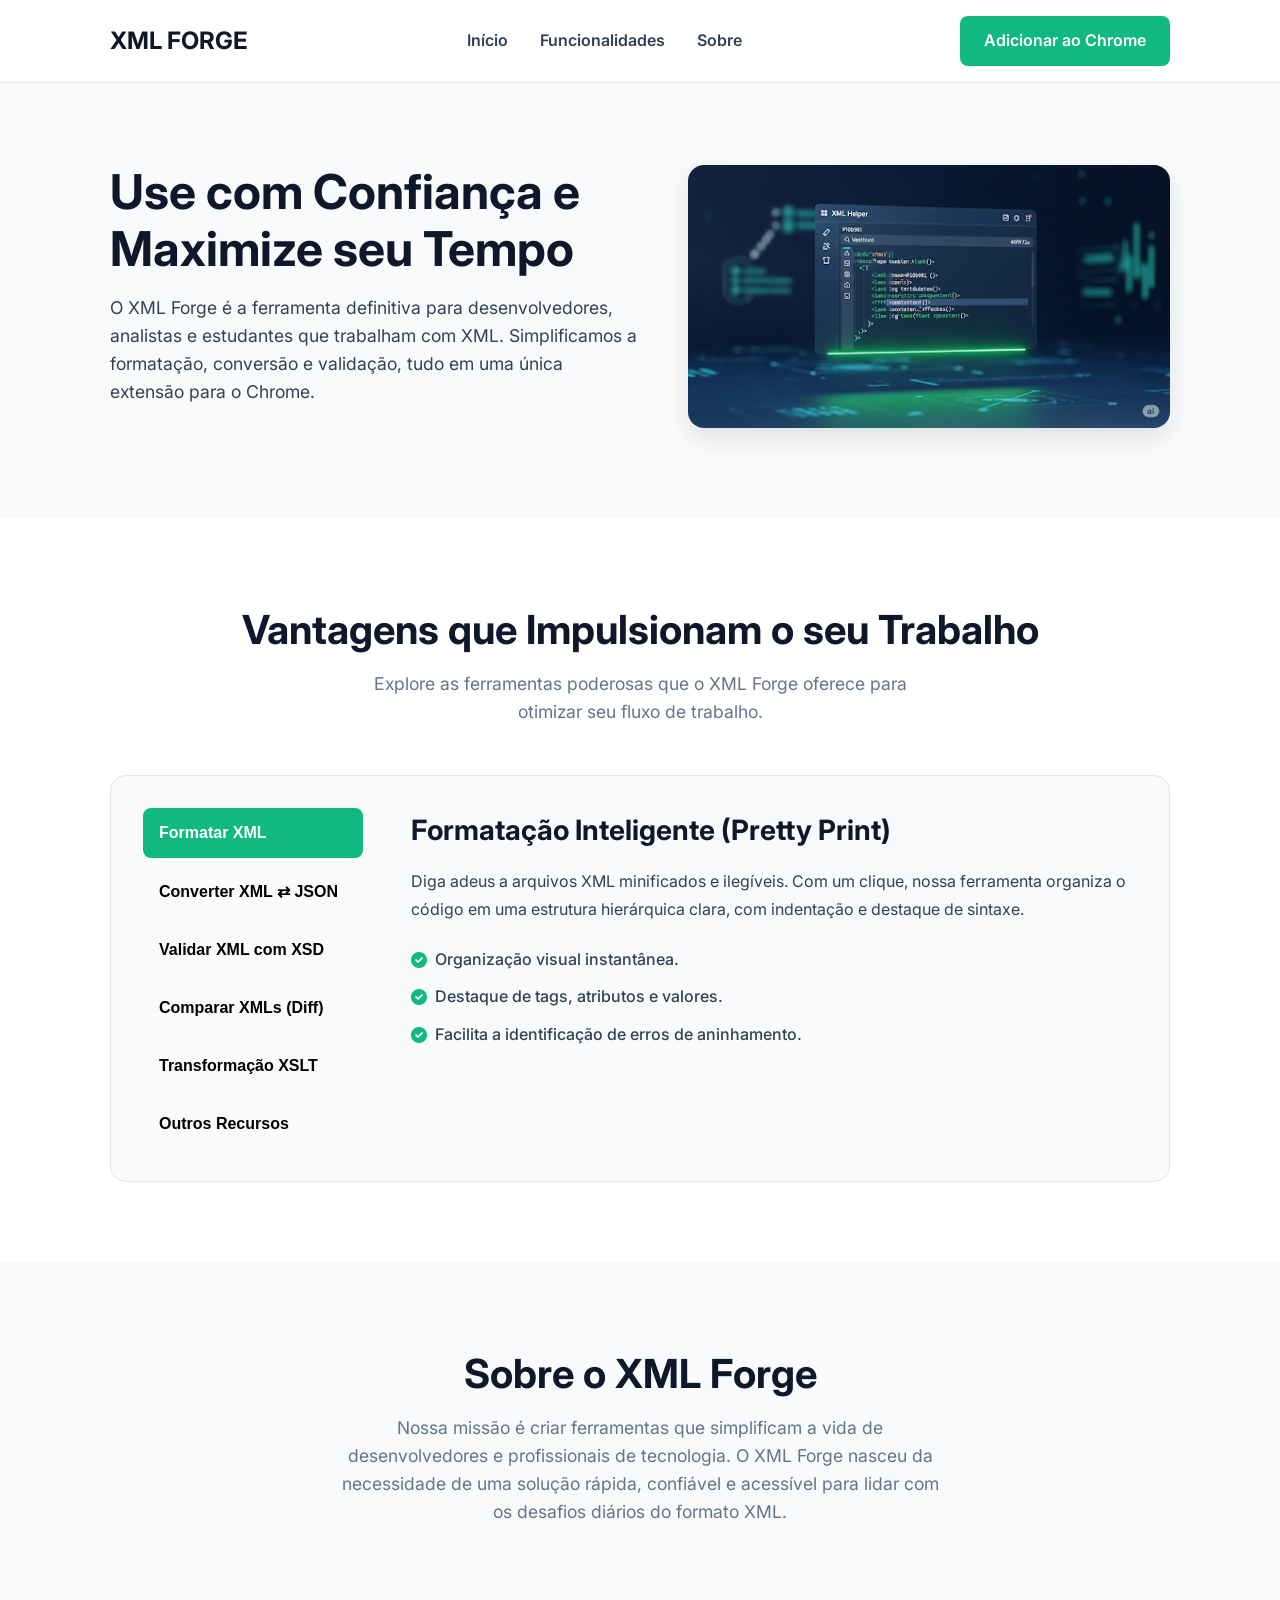
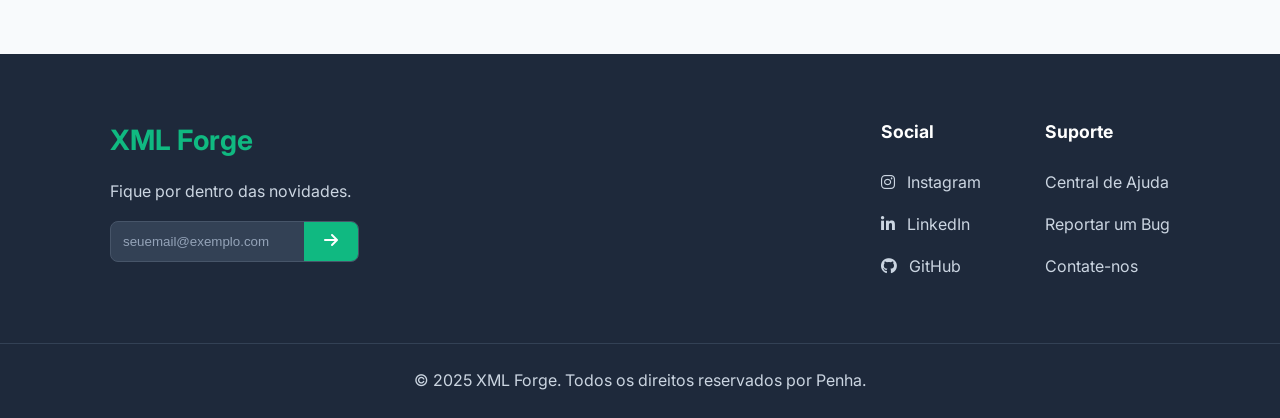
==== index.html @ ea788d91 "Commit inicial: Adiciona arquivos da landing page" ====
<!DOCTYPE html>
<html lang="pt-BR">
<head>
    <meta charset="UTF-8">
    <meta name="viewport" content="width=device-width, initial-scale=1.0">
    <title>XML Forge - Sua Ferramenta XML Definitiva</title>
    
    <link rel="stylesheet" href="style.css">
    <link href="https://fonts.googleapis.com/css2?family=Inter:wght@400;600;700&display=swap" rel="stylesheet">
    <link rel="stylesheet" href="https://cdnjs.cloudflare.com/ajax/libs/font-awesome/6.0.0-beta3/css/all.min.css">
    
    <link rel="icon" href="assets/favicon.ico" type="image/x-icon">
</head>
<body>

    <header class="header">
        <div class="container">
            <nav class="navbar">
                <a href="#inicio" class="logo">XML FORGE</a>
                <ul class="nav-menu">
                    <li><a class="nav-link" href="#inicio">Início</a></li>
                    <li><a class="nav-link" href="#funcionalidades">Funcionalidades</a></li>
                    <li><a class="nav-link" href="#sobre">Sobre</a></li>
                </ul>
                <a href="#" class="btn btn-primary cta-button">Adicionar ao Chrome</a>
                <div class="hamburger-menu">
                    <i class="fas fa-bars"></i>
                </div>
            </nav>
        </div>
    </header>

    <main>
        <section id="inicio" class="hero">
            <div class="container hero-content">
                <div class="hero-text">
                    <h1>Use com Confiança e Maximize seu Tempo</h1>
                    <p>O XML Forge é a ferramenta definitiva para desenvolvedores, analistas e estudantes que trabalham com XML. Simplificamos a formatação, conversão e validação, tudo em uma única extensão para o Chrome.</p>
                </div>
                <div class="hero-image">
                    <img src="assets/hero-image.png" alt="Interface da ferramenta XML Forge">
                </div>
            </div>
        </section>

        <section id="funcionalidades" class="features-detailed">
            <div class="container">
                <div class="section-header">
                    <h2>Vantagens que Impulsionam o seu Trabalho</h2>
                    <p>Explore as ferramentas poderosas que o XML Forge oferece para otimizar seu fluxo de trabalho.</p>
                </div>
                <div class="features-content">
                    <div class="features-sidebar">
                        <button class="feature-tab-button active" data-target="formatar">Formatar XML</button>
                        <button class="feature-tab-button" data-target="converter">Converter XML ⇄ JSON</button>
                        <button class="feature-tab-button" data-target="validar">Validar XML com XSD</button>
                        <button class="feature-tab-button" data-target="comparar">Comparar XMLs (Diff)</button>
                        <button class="feature-tab-button" data-target="transformar">Transformação XSLT</button>
                        <button class="feature-tab-button" data-target="outros">Outros Recursos</button>
                    </div>
                    <div class="features-display">
                        <div class="feature-pane active" id="formatar">
                            <h3>Formatação Inteligente (Pretty Print)</h3>
                            <p>Diga adeus a arquivos XML minificados e ilegíveis. Com um clique, nossa ferramenta organiza o código em uma estrutura hierárquica clara, com indentação e destaque de sintaxe.</p>
                            <ul>
                                <li><i class="fas fa-check-circle check"></i> Organização visual instantânea.</li>
                                <li><i class="fas fa-check-circle check"></i> Destaque de tags, atributos e valores.</li>
                                <li><i class="fas fa-check-circle check"></i> Facilita a identificação de erros de aninhamento.</li>
                            </ul>
                        </div>
                        <div class="feature-pane" id="converter">
                            <h3>Conversão Bidirecional: XML ⇄ JSON</h3>
                            <p>Trabalhe com a flexibilidade que seu projeto exige. Converta arquivos XML para JSON para usar em APIs RESTful, ou converta JSON de volta para XML para integrar com sistemas legados.</p>
                            <ul>
                                <li><i class="fas fa-check-circle check"></i> Interoperabilidade entre sistemas.</li>
                                <li><i class="fas fa-check-circle check"></i> Conversão rápida e precisa.</li>
                                <li><i class="fas fa-check-circle check"></i> Mantém a estrutura de dados intacta.</li>
                            </ul>
                        </div>
                        <div class="feature-pane" id="validar">
                            <h3>Validação Robusta com XSD</h3>
                            <p>Garanta a integridade e a qualidade dos seus dados. Valide seus documentos XML contra um arquivo de esquema (XSD) para certificar que a estrutura e as regras estão sendo seguidas.</p>
                            <ul>
                                <li><i class="fas fa-check-circle check"></i> Assegura a conformidade com padrões.</li>
                                <li><i class="fas fa-check-circle check"></i> Relatórios de erro claros e detalhados.</li>
                                <li><i class="fas fa-check-circle check"></i> Aumenta a confiabilidade dos dados.</li>
                            </ul>
                        </div>
                        <div class="feature-pane" id="comparar">
                            <h3>Comparador de XMLs (Diff)</h3>
                            <p>Identifique rapidamente as diferenças entre duas versões de um arquivo XML. Nossa ferramenta de "diff" destaca visualmente as linhas e os valores que foram alterados.</p>
                            <ul>
                                <li><i class="fas fa-check-circle check"></i> Visualização lado a lado das diferenças.</li>
                                <li><i class="fas fa-check-circle check"></i> Economia de tempo na revisão de documentos.</li>
                                <li><i class="fas fa-check-circle check"></i> Perfeito para analisar logs e configurações.</li>
                            </ul>
                        </div>
                        <div class="feature-pane" id="transformar">
                            <h3>Transformação com XSLT</h3>
                            <p>Aplique folhas de estilo XSLT para transformar a estrutura de seus documentos XML, extrair dados específicos ou até mesmo converter seu XML em HTML.</p>
                            <ul>
                                <li><i class="fas fa-check-circle check"></i> Automatiza a reestruturação de dados.</li>
                                <li><i class="fas fa-check-circle check"></i> Gera relatórios e visualizações (HTML).</li>
                                <li><i class="fas fa-check-circle check"></i> Extrai informações complexas de forma programática.</li>
                            </ul>
                        </div>
                        <div class="feature-pane" id="outros">
                            <h3>Mais Recursos para Desenvolvedores</h3>
                            <p>O XML Forge vai além do básico, oferecendo um conjunto de utilitários que facilitam seu dia a dia.</p>
                            <ul>
                                <li><i class="fas fa-check-circle check"></i> Modo Dark/Light para conforto visual.</li>
                                <li><i class="fas fa-check-circle check"></i> Histórico de arquivos recentes.</li>
                                <li><i class="fas fa-check-circle check"></i> Copie e baixe resultados com um clique.</li>
                            </ul>
                        </div>
                    </div>
                </div>
            </div>
        </section>

        <section id="sobre" class="about-section">
            <div class="container">
                <div class="section-header">
                    <h2>Sobre o XML Forge</h2>
                    <p>Nossa missão é criar ferramentas que simplificam a vida de desenvolvedores e profissionais de tecnologia. O XML Forge nasceu da necessidade de uma solução rápida, confiável e acessível para lidar com os desafios diários do formato XML.</p>
                </div>
            </div>
        </section>
    </main>

    <footer class="footer">
        <div class="container footer-content">
            <div class="footer-brand">
                <h2>XML Forge</h2>
                <p>Fique por dentro das novidades.</p>
                <form class="subscribe-form">
                    <input type="email" placeholder="seuemail@exemplo.com" required>
                    <button type="submit" aria-label="Inscrever-se"><i class="fas fa-arrow-right"></i></button>
                </form>
            </div>
            <div class="footer-links">
                <div class="links-column">
                    <h4>Social</h4>
                    <ul>
                        <li><a href="#"><i class="fab fa-instagram"></i> Instagram</a></li>
                        <li><a href="#"><i class="fab fa-linkedin-in"></i> LinkedIn</a></li>
                        <li><a href="#"><i class="fab fa-github"></i> GitHub</a></li>
                    </ul>
                </div>
                <div class="links-column">
                    <h4>Suporte</h4>
                    <ul>
                        <li><a href="#">Central de Ajuda</a></li>
                        <li><a href="#">Reportar um Bug</a></li>
                        <li><a href="#">Contate-nos</a></li>
                    </ul>
                </div>
            </div>
        </div>
        <div class="footer-bottom">
            <p>&copy; 2025 XML Forge. Todos os direitos reservados por Penha.</p>
        </div>
    </footer>

    <script src="script.js"></script>
</body>
</html>
---- style.css ----
/* Importação da Fonte */
@import url('https://fonts.googleapis.com/css2?family=Inter:wght@400;500;600;700&display=swap');

/* Reset Básico e Variáveis de Cor */
:root {
    --primary-color: #10b981;
    --primary-hover: #059669;
    --dark-blue: #0f172a;
    --light-gray: #f8fafc;
    --text-color: #334155;
    --white: #ffffff;
    --border-color: #e2e8f0;
    --footer-bg: #1e293b;
}

* {
    margin: 0;
    padding: 0;
    box-sizing: border-box;
    scroll-behavior: smooth;
}

body {
    font-family: 'Inter', sans-serif;
    color: var(--text-color);
    background-color: var(--white);
    line-height: 1.6;
}

.container {
    max-width: 1100px;
    margin: 0 auto;
    padding: 0 20px;
}

/* Header e Navegação */
.header {
    background-color: rgba(255, 255, 255, 0.8);
    padding: 1rem 0;
    border-bottom: 1px solid var(--border-color);
    position: sticky;
    top: 0;
    z-index: 100;
    backdrop-filter: blur(10px);
}

.navbar {
    display: flex;
    justify-content: space-between;
    align-items: center;
}

.logo {
    font-size: 1.5rem;
    font-weight: 700;
    color: var(--dark-blue);
    text-decoration: none;
}

.nav-menu {
    display: flex;
    list-style: none;
    gap: 2rem;
    align-items: center;
}

.nav-menu a {
    text-decoration: none;
    color: var(--text-color);
    font-weight: 600;
    transition: color 0.3s;
}

.nav-menu a:hover {
    color: var(--primary-color);
}

.hamburger-menu {
    display: none;
    cursor: pointer;
    font-size: 1.5rem;
}

.btn {
    padding: 0.75rem 1.5rem;
    border-radius: 8px;
    text-decoration: none;
    font-weight: 600;
    transition: background-color 0.3s, transform 0.2s;
    display: inline-block;
}

.btn:hover {
    transform: translateY(-2px);
}

.btn-primary {
    background-color: var(--primary-color);
    color: var(--white);
}

.btn-primary:hover {
    background-color: var(--primary-hover);
}

/* Seção Hero */
.hero {
    padding: 5rem 0;
    background-color: var(--light-gray);
}

.hero-content {
    display: flex;
    align-items: center;
    justify-content: space-between;
    gap: 3rem;
}

.hero-text {
    max-width: 50%;
}

.hero-text h1 {
    font-size: 3rem;
    line-height: 1.2;
    color: var(--dark-blue);
    margin-bottom: 1rem;
}

.hero-text p {
    font-size: 1.1rem;
    margin-bottom: 2rem;
}

.btn-lg {
    padding: 1rem 2rem;
    font-size: 1.1rem;
}

.hero-image img {
    max-width: 100%;
    border-radius: 16px;
    box-shadow: 0 10px 25px rgba(0,0,0,0.1);
}

/* Seções Gerais */
.section-header {
    text-align: center;
    margin-bottom: 3rem;
}

.section-header h2 {
    font-size: 2.5rem;
    color: var(--dark-blue);
    margin-bottom: 0.5rem;
}

.section-header p {
    max-width: 600px;
    margin: 0 auto;
    font-size: 1.1rem;
    color: #64748b;
}

/* Seção de Funcionalidades Detalhadas */
.features-detailed {
    padding: 5rem 0;
}

.features-content {
    display: flex;
    gap: 3rem;
    background: var(--light-gray);
    padding: 2rem;
    border-radius: 16px;
    border: 1px solid var(--border-color);
}

.features-sidebar {
    display: flex;
    flex-direction: column;
    gap: 0.5rem;
    flex-basis: 220px;
    flex-shrink: 0;
}

.feature-tab-button {
    padding: 1rem;
    border: none;
    background: transparent;
    text-align: left;
    font-size: 1rem;
    font-weight: 600;
    border-radius: 8px;
    cursor: pointer;
    transition: background-color 0.3s, color 0.3s;
}

.feature-tab-button:hover {
    background-color: #e2e8f0;
}

.feature-tab-button.active {
    background-color: var(--primary-color);
    color: var(--white);
}

.features-display {
    flex: 1;
}

.feature-pane { display: none; }
.feature-pane.active { display: block; animation: fadeIn 0.5s; }
.feature-pane h3 { font-size: 1.75rem; color: var(--dark-blue); margin-bottom: 1rem; }
.feature-pane p { line-height: 1.7; margin-bottom: 1.5rem; }
.feature-pane ul { list-style: none; }
.feature-pane ul li { margin-bottom: 0.75rem; font-weight: 500; display: flex; align-items: center; gap: 0.5rem; }
.feature-pane .check { color: var(--primary-color); }

@keyframes fadeIn {
    from { opacity: 0; transform: translateY(10px); }
    to { opacity: 1; transform: translateY(0); }
}

/* Seção de Preços */
#planos {
    padding: 5rem 0;
    background-color: var(--dark-blue);
    color: var(--white);
}

#planos .section-header h2, #planos .section-header p {
    color: var(--white);
}

.pricing-cards {
    display: flex;
    justify-content: center;
    gap: 2rem;
    margin-top: 3rem;
    flex-wrap: wrap;
}

.card {
    background-color: var(--white);
    color: var(--dark-blue);
    padding: 2.5rem;
    border-radius: 12px;
    width: 320px;
    text-align: center;
    border: 1px solid var(--border-color);
    transition: transform 0.3s, box-shadow 0.3s;
}

.card:hover {
    transform: translateY(-10px);
    box-shadow: 0 15px 30px rgba(0,0,0,0.1);
}

.pro-card {
    background-color: var(--primary-color);
    color: var(--white);
    transform: scale(1.05);
    border: none;
}

.pro-card:hover {
    transform: scale(1.05) translateY(-10px);
}

.card h3 { font-size: 1.5rem; margin-bottom: 0.5rem; }
.card .price { font-size: 2.5rem; font-weight: 700; margin-bottom: 1rem; }
.card .price-period { font-size: 1rem; font-weight: 400; color: #64748b; }
.pro-card .price { color: var(--white); }
.pro-card .price-period { color: rgba(255, 255, 255, 0.8); }
.card ul { list-style: none; text-align: left; margin: 2rem 0; }
.card ul li { margin-bottom: 1rem; display: flex; align-items: center; gap: 0.5rem; }
.check { color: var(--primary-color); font-weight: bold; }
.cross { color: #ef4444; font-weight: bold; }
.pro-card .check { color: var(--white); }

.btn-secondary {
    background-color: transparent;
    color: var(--primary-color);
    border: 1px solid var(--primary-color);
}
.btn-secondary:hover { background-color: #f0fdf4; }
.pro-card .btn-primary { background-color: var(--white); color: var(--primary-color); }
.pro-card .btn-primary:hover { background-color: #f0fdf4; }

/* Seção Sobre */
.about-section {
    padding: 5rem 0;
    background-color: var(--light-gray);
}

/* Rodapé */
.footer {
    background-color: var(--footer-bg);
    color: #cbd5e1;
    padding-top: 4rem;
}

.footer-content {
    display: flex;
    justify-content: space-between;
    gap: 3rem;
    padding-bottom: 3rem;
    flex-wrap: wrap;
}

.footer-brand h2 {
    color: var(--primary-color);
    font-size: 1.75rem;
    margin-bottom: 1rem;
}

.footer-brand p { margin-bottom: 1rem; }

.subscribe-form {
    display: flex;
    border: 1px solid #475569;
    border-radius: 8px;
    overflow: hidden;
    max-width: 300px;
    background-color: #334155;
}

.subscribe-form input {
    flex: 1;
    padding: 0.75rem;
    border: none;
    background: transparent;
    color: var(--white);
}

.subscribe-form input::placeholder { color: #94a3b8; }
.subscribe-form input:focus { outline: none; }

.subscribe-form button {
    background-color: var(--primary-color);
    border: none;
    color: var(--white);
    padding: 0 1.25rem;
    cursor: pointer;
    font-size: 1rem;
    transition: background-color 0.3s;
}

.subscribe-form button:hover {
    background-color: var(--primary-hover);
}

.footer-links { display: flex; gap: 4rem; }
.links-column h4 { color: var(--white); margin-bottom: 1.5rem; font-size: 1.1rem; }
.links-column ul { list-style: none; }
.links-column ul li { margin-bottom: 1rem; }
.links-column a { color: #cbd5e1; text-decoration: none; transition: color 0.3s; }
.links-column a:hover { color: var(--primary-color); }
.links-column a i { margin-right: 0.5rem; }

.footer-bottom {
    border-top: 1px solid #334155;
    text-align: center;
    padding: 1.5rem 0;
}

/* --- MEDIA QUERIES PARA RESPONSIVIDADE --- */

@media (max-width: 768px) {
    .nav-menu {
        display: none;
        flex-direction: column;
        position: absolute;
        top: 65px;
        left: 0;
        width: 100%;
        background-color: var(--white);
        border-bottom: 1px solid var(--border-color);
        padding: 1rem 0;
        gap: 1.5rem;
    }
    .nav-menu.active {
        display: flex;
    }
    .hamburger-menu {
        display: block;
    }
    .cta-button {
        display: none;
    }
    .hero-content {
        flex-direction: column;
        text-align: center;
    }
    .hero-text {
        max-width: 100%;
    }
    .hero-text h1 {
        font-size: 2.5rem;
    }
    .features-content {
        flex-direction: column;
    }
    .features-sidebar {
        flex-direction: row;
        overflow-x: auto;
        flex-basis: auto;
        padding-bottom: 1rem;
    }
    .feature-tab-button {
        white-space: nowrap;
    }
    .footer-content, .footer-links {
        flex-direction: column;
        text-align: center;
        gap: 2rem;
    }
    .subscribe-form {
        margin: 0 auto;
    }
}

@media (max-width: 480px) {
    .hero-text h1 {
        font-size: 2rem;
    }
    .section-header h2 {
        font-size: 2rem;
    }
    .card {
        width: 100%;
        transform: none !important; /* Remove scaling on mobile for better layout */
    }
}
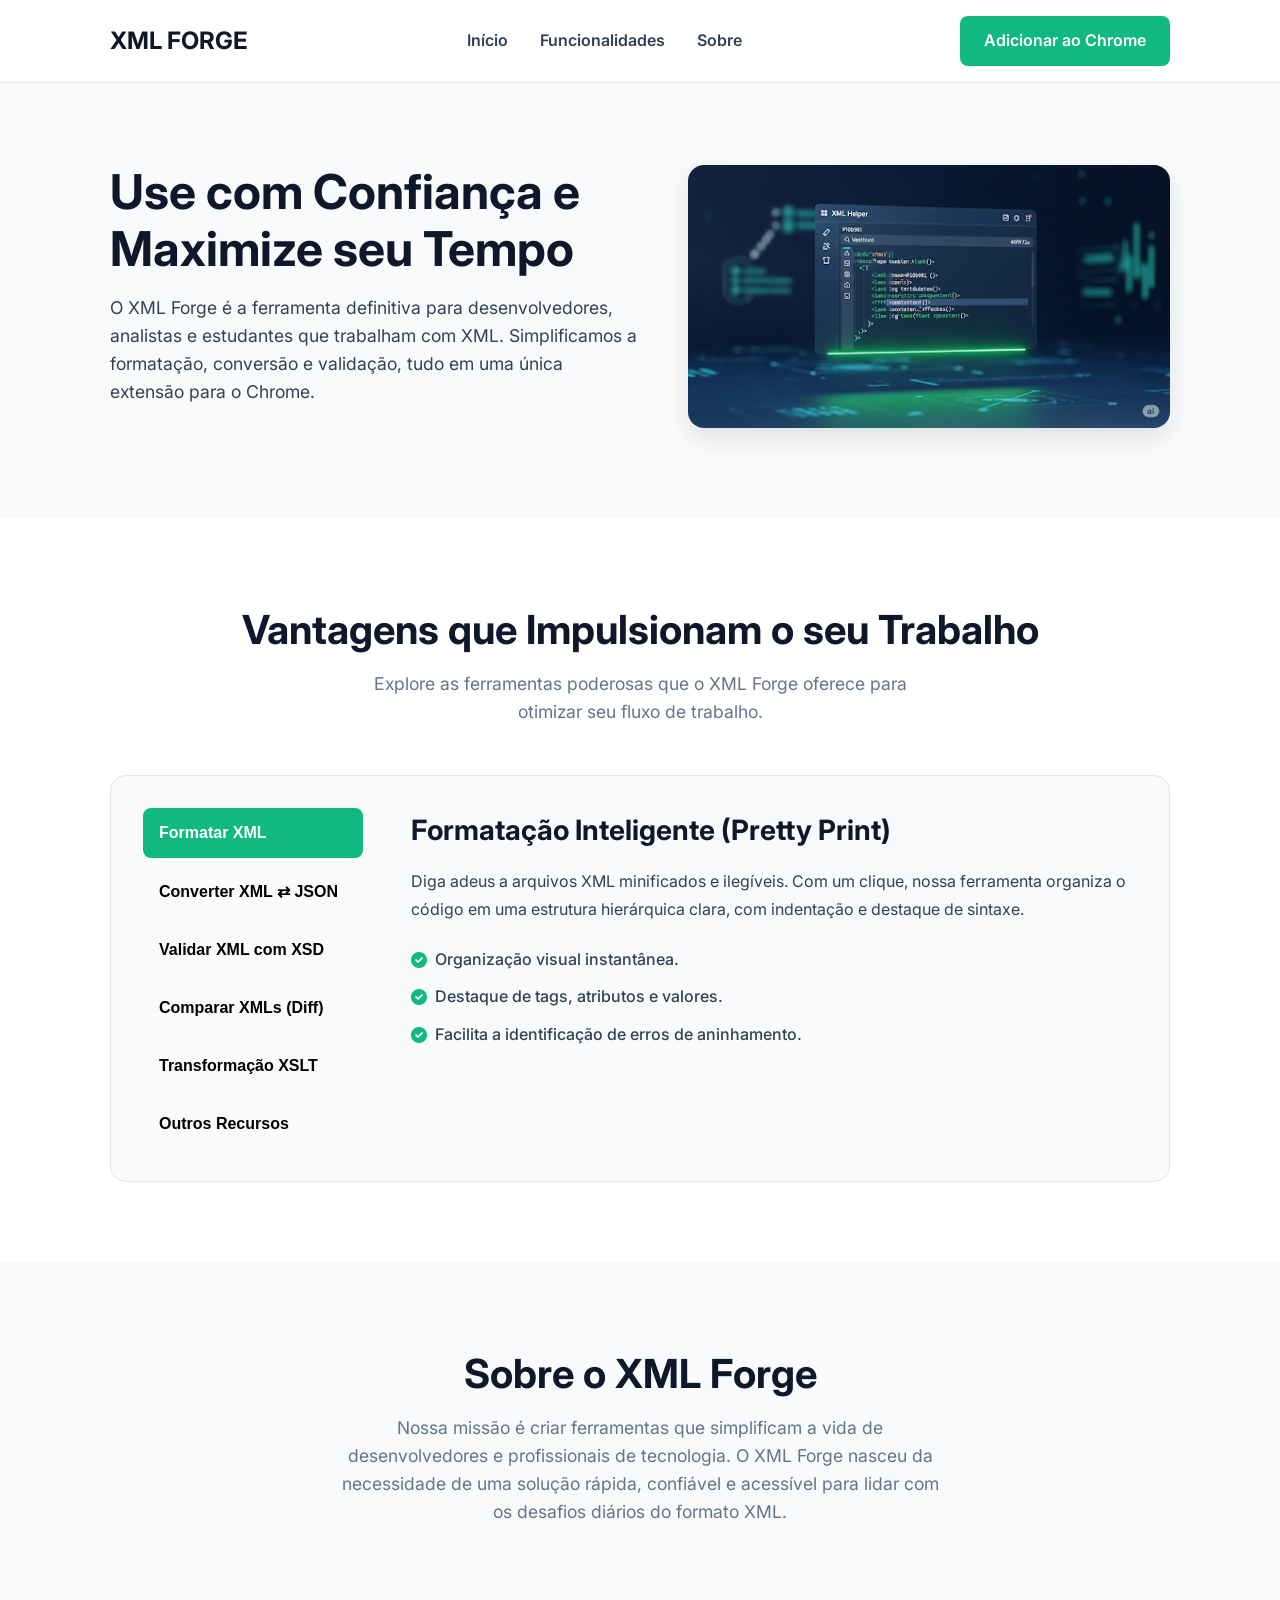
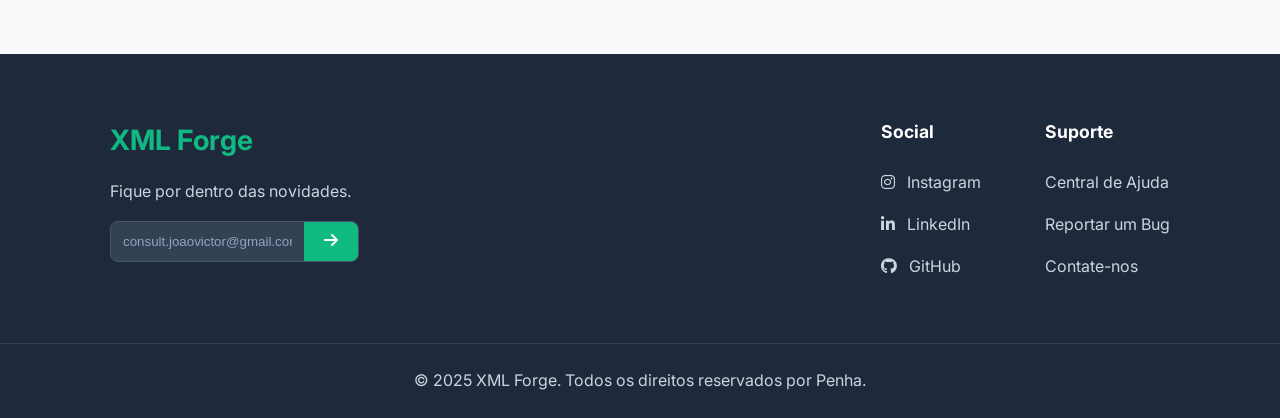
==== commit c05a4ef7: "Update index.html" ====
--- a/index.html
+++ b/index.html
@@ -22,7 +22,7 @@
                     <li><a class="nav-link" href="#funcionalidades">Funcionalidades</a></li>
                     <li><a class="nav-link" href="#sobre">Sobre</a></li>
                 </ul>
-                <a href="#" class="btn btn-primary cta-button">Adicionar ao Chrome</a>
+                <a href="https://chromewebstore.google.com/detail/gmmhiclihebaccmhemmkkgfgifpbhplc?utm_source=item-share-cb" class="btn btn-primary cta-button">Adicionar ao Chrome</a>
                 <div class="hamburger-menu">
                     <i class="fas fa-bars"></i>
                 </div>
@@ -134,7 +134,7 @@
                 <h2>XML Forge</h2>
                 <p>Fique por dentro das novidades.</p>
                 <form class="subscribe-form">
-                    <input type="email" placeholder="seuemail@exemplo.com" required>
+                    <input type="email" placeholder="consult.joaovictor@gmail.com" required>
                     <button type="submit" aria-label="Inscrever-se"><i class="fas fa-arrow-right"></i></button>
                 </form>
             </div>
@@ -164,4 +164,4 @@
 
     <script src="script.js"></script>
 </body>
-</html>+</html>
